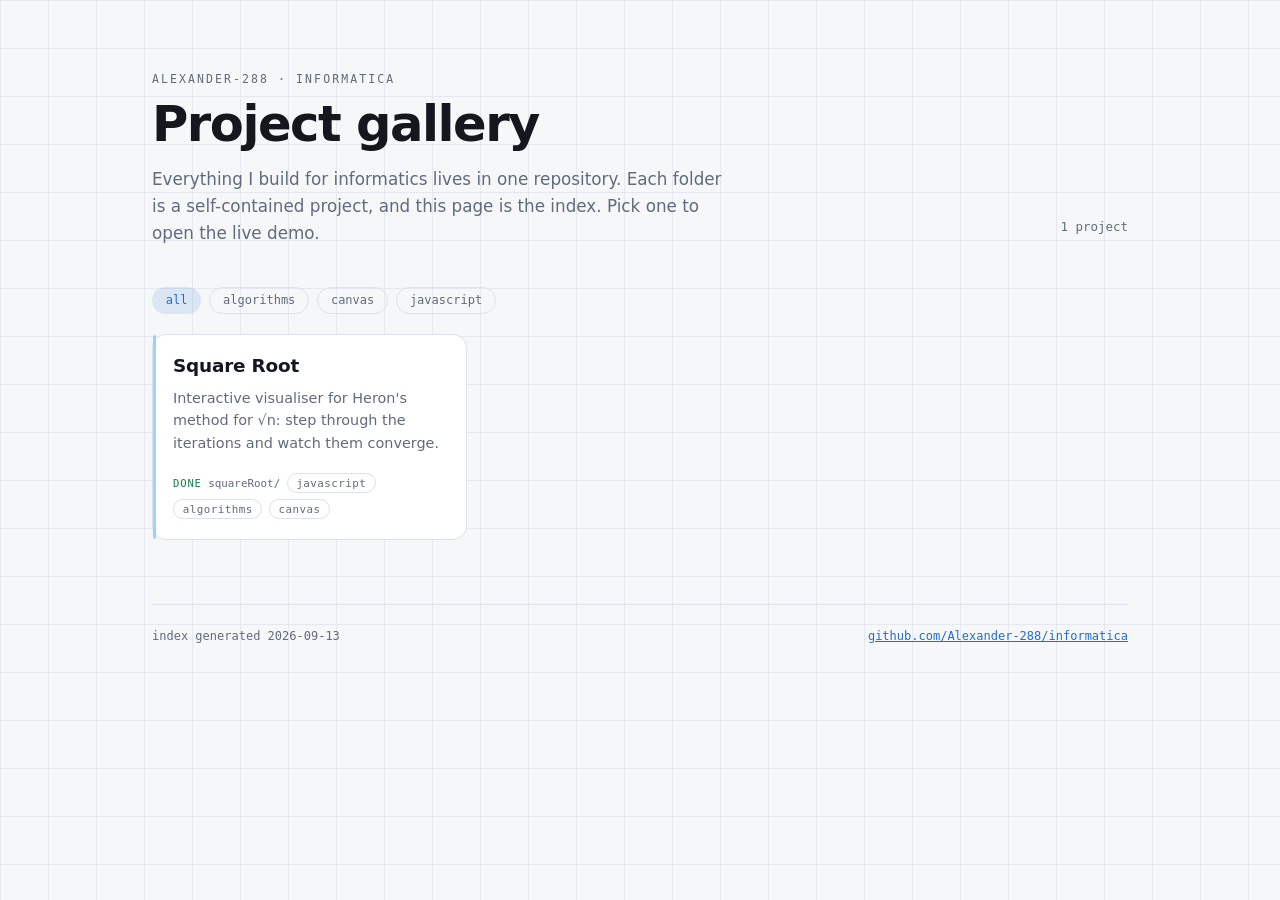
==== index.html @ 2cfa7f05 "feat: gallery repo with CI-generated index and squareRoot project - index.html renders project cards" ====
<!doctype html>
<html lang="en">
<head>
<meta charset="utf-8">
<meta name="viewport" content="width=device-width, initial-scale=1">
<title>informatica — project gallery</title>
<meta name="description" content="A gallery of informatics coursework and experiments by Alexander-288.">
<link rel="stylesheet" href="assets/site.css">
<style>
  .head { display: flex; flex-wrap: wrap; gap: 2rem; align-items: flex-end; justify-content: space-between; }
  .count { font-family: var(--mono); font-size: 0.78rem; color: var(--muted); white-space: nowrap; }

  .filters { display: flex; flex-wrap: wrap; gap: 0.5rem; margin: 2.5rem 0 1.25rem; }
  .filters button {
    font: inherit; font-family: var(--mono); font-size: 0.75rem;
    padding: 0.35rem 0.8rem; border-radius: 999px; cursor: pointer;
    background: transparent; color: var(--muted);
    border: 1px solid var(--border); transition: 120ms ease;
  }
  .filters button:hover { color: var(--text); }
  .filters button[aria-pressed="true"] { background: var(--accent-soft); color: var(--accent); border-color: transparent; }

  .grid { display: grid; gap: 1rem; grid-template-columns: repeat(auto-fill, minmax(280px, 1fr)); }

  .card {
    position: relative; display: flex; flex-direction: column; gap: 0.7rem;
    padding: 1.25rem; text-decoration: none; color: inherit;
    background: var(--surface); border: 1px solid var(--border); border-radius: var(--radius);
    transition: transform 140ms ease, border-color 140ms ease, box-shadow 140ms ease;
  }
  .card::before {
    content: ""; position: absolute; inset: 0 auto 0 0; width: 3px;
    border-radius: var(--radius) 0 0 var(--radius);
    background: var(--card-accent, var(--accent)); opacity: 0.75;
  }
  .card:hover { transform: translateY(-2px); border-color: var(--card-accent, var(--accent)); box-shadow: 0 10px 30px -18px rgba(0,0,0,0.6); }

  .card h2 { margin: 0; font-size: 1.15rem; letter-spacing: -0.01em; }
  .card p { margin: 0; font-size: 0.9rem; line-height: 1.55; color: var(--muted); }
  .card .meta { display: flex; flex-wrap: wrap; gap: 0.4rem; margin-top: auto; padding-top: 0.5rem; align-items: center; }
  .slug { font-family: var(--mono); font-size: 0.68rem; color: var(--muted); }

  .status { font-family: var(--mono); font-size: 0.66rem; letter-spacing: 0.08em; text-transform: uppercase; }
  .status.done { color: var(--ok); }
  .status.wip { color: var(--warn); }
  .status.idea { color: var(--muted); }

  .empty { padding: 3rem 1rem; text-align: center; color: var(--muted); font-family: var(--mono); font-size: 0.85rem; }
</style>
</head>
<body>
<main class="wrap">
  <header class="head">
    <div>
      <p class="eyebrow">Alexander-288 · informatica</p>
      <h1>Project gallery</h1>
      <p class="lede">Everything I build for informatics lives in one repository. Each folder is a self-contained project, and this page is the index. Pick one to open the live demo.</p>
    </div>
    <p class="count" id="count"></p>
  </header>

  <div class="filters" id="filters"></div>
  <div class="grid" id="grid"></div>
  <p class="empty" id="empty" hidden>No projects match that filter.</p>

  <footer class="site">
    <span id="generated"></span>
    <a href="https://github.com/Alexander-288/informatica">github.com/Alexander-288/informatica</a>
  </footer>
</main>

<script type="module">
const grid = document.getElementById('grid');
const filters = document.getElementById('filters');
const empty = document.getElementById('empty');

let projects = [];
let active = 'all';

const esc = (s) => String(s).replace(/[&<>"]/g, (c) => ({ '&': '&amp;', '<': '&lt;', '>': '&gt;', '"': '&quot;' }[c]));

function render() {
  const shown = active === 'all' ? projects : projects.filter((p) => (p.tags ?? []).includes(active));
  empty.hidden = shown.length > 0;
  grid.innerHTML = shown.map((p) => `
    <a class="card" href="${esc(p.demo ?? p.source ?? '#')}" style="--card-accent:${esc(p.accent ?? 'var(--accent)')}">
      <h2>${esc(p.title)}</h2>
      <p>${esc(p.description)}</p>
      <div class="meta">
        <span class="status ${esc(p.status)}">${esc(p.status)}</span>
        <span class="slug">${esc(p.slug)}/</span>
        ${(p.tags ?? []).map((t) => `<span class="tag">${esc(t)}</span>`).join('')}
      </div>
    </a>`).join('');
}

function renderFilters() {
  const tags = [...new Set(projects.flatMap((p) => p.tags ?? []))].sort();
  filters.innerHTML = ['all', ...tags]
    .map((t) => `<button type="button" data-tag="${esc(t)}" aria-pressed="${t === active}">${esc(t)}</button>`)
    .join('');
}

filters.addEventListener('click', (e) => {
  const btn = e.target.closest('button');
  if (!btn) return;
  active = btn.dataset.tag;
  renderFilters();
  render();
});

try {
  const data = await fetch('projects.json', { cache: 'no-cache' }).then((r) => r.json());
  projects = data.projects ?? [];
  document.getElementById('count').textContent = `${data.count ?? projects.length} project${projects.length === 1 ? '' : 's'}`;
  if (data.generated) {
    document.getElementById('generated').textContent = `index generated ${new Date(data.generated).toISOString().slice(0, 10)}`;
  }
  renderFilters();
  render();
} catch (err) {
  grid.innerHTML = '';
  empty.hidden = false;
  empty.textContent = 'Could not load projects.json. Open this page over http, not file://';
}
</script>
</body>
</html>
---- assets/site.css ----
/* Shared shell for the informatica gallery and every project page. */

:root {
  color-scheme: light dark;
  --bg: #f6f7f9;
  --bg-grid: #e5e8ee;
  --surface: #ffffff;
  --surface-2: #f0f2f6;
  --border: #dde1e9;
  --text: #14171d;
  --muted: #616b7c;
  --accent: #1d6fd0;
  --accent-soft: rgba(29, 111, 208, 0.12);
  --ok: #157f4a;
  --warn: #9a6400;
  --radius: 14px;
  --mono: ui-monospace, "SF Mono", "JetBrains Mono", "Cascadia Code", Menlo, Consolas, monospace;
  --sans: "Inter", ui-sans-serif, system-ui, -apple-system, "Segoe UI", Roboto, sans-serif;
}

@media (prefers-color-scheme: dark) {
  :root {
    --bg: #0c0e13;
    --bg-grid: #161a22;
    --surface: #12151c;
    --surface-2: #181c25;
    --border: #262c38;
    --text: #e6e9ef;
    --muted: #8d97a8;
    --accent: #7cc4ff;
    --accent-soft: rgba(124, 196, 255, 0.14);
    --ok: #5fd39a;
    --warn: #e2b45f;
  }
}

* { box-sizing: border-box; }

body {
  margin: 0;
  min-height: 100vh;
  font-family: var(--sans);
  color: var(--text);
  background-color: var(--bg);
  background-image:
    linear-gradient(var(--bg-grid) 1px, transparent 1px),
    linear-gradient(90deg, var(--bg-grid) 1px, transparent 1px);
  background-size: 48px 48px;
  -webkit-font-smoothing: antialiased;
}

.wrap {
  max-width: 1040px;
  margin: 0 auto;
  padding: clamp(2rem, 6vw, 4.5rem) clamp(1rem, 4vw, 2rem) 5rem;
}

a { color: var(--accent); }

.eyebrow {
  font-family: var(--mono);
  font-size: 0.72rem;
  letter-spacing: 0.18em;
  text-transform: uppercase;
  color: var(--muted);
  margin: 0 0 0.75rem;
}

h1 {
  margin: 0;
  font-size: clamp(2rem, 5.5vw, 3.1rem);
  line-height: 1.05;
  letter-spacing: -0.03em;
}

.lede {
  margin: 1rem 0 0;
  max-width: 54ch;
  font-size: 1.05rem;
  line-height: 1.6;
  color: var(--muted);
}

.panel {
  background: var(--surface);
  border: 1px solid var(--border);
  border-radius: var(--radius);
  padding: clamp(1rem, 3vw, 1.6rem);
}

.back {
  display: inline-flex;
  align-items: center;
  gap: 0.45rem;
  font-family: var(--mono);
  font-size: 0.78rem;
  text-decoration: none;
  color: var(--muted);
  margin-bottom: 2rem;
}
.back:hover { color: var(--accent); }

.tag {
  font-family: var(--mono);
  font-size: 0.68rem;
  letter-spacing: 0.04em;
  color: var(--muted);
  border: 1px solid var(--border);
  border-radius: 999px;
  padding: 0.15rem 0.55rem;
}

footer.site {
  border-top: 1px solid var(--border);
  margin-top: 4rem;
  padding-top: 1.5rem;
  font-family: var(--mono);
  font-size: 0.75rem;
  color: var(--muted);
  display: flex;
  flex-wrap: wrap;
  gap: 0.75rem 1.5rem;
  justify-content: space-between;
}
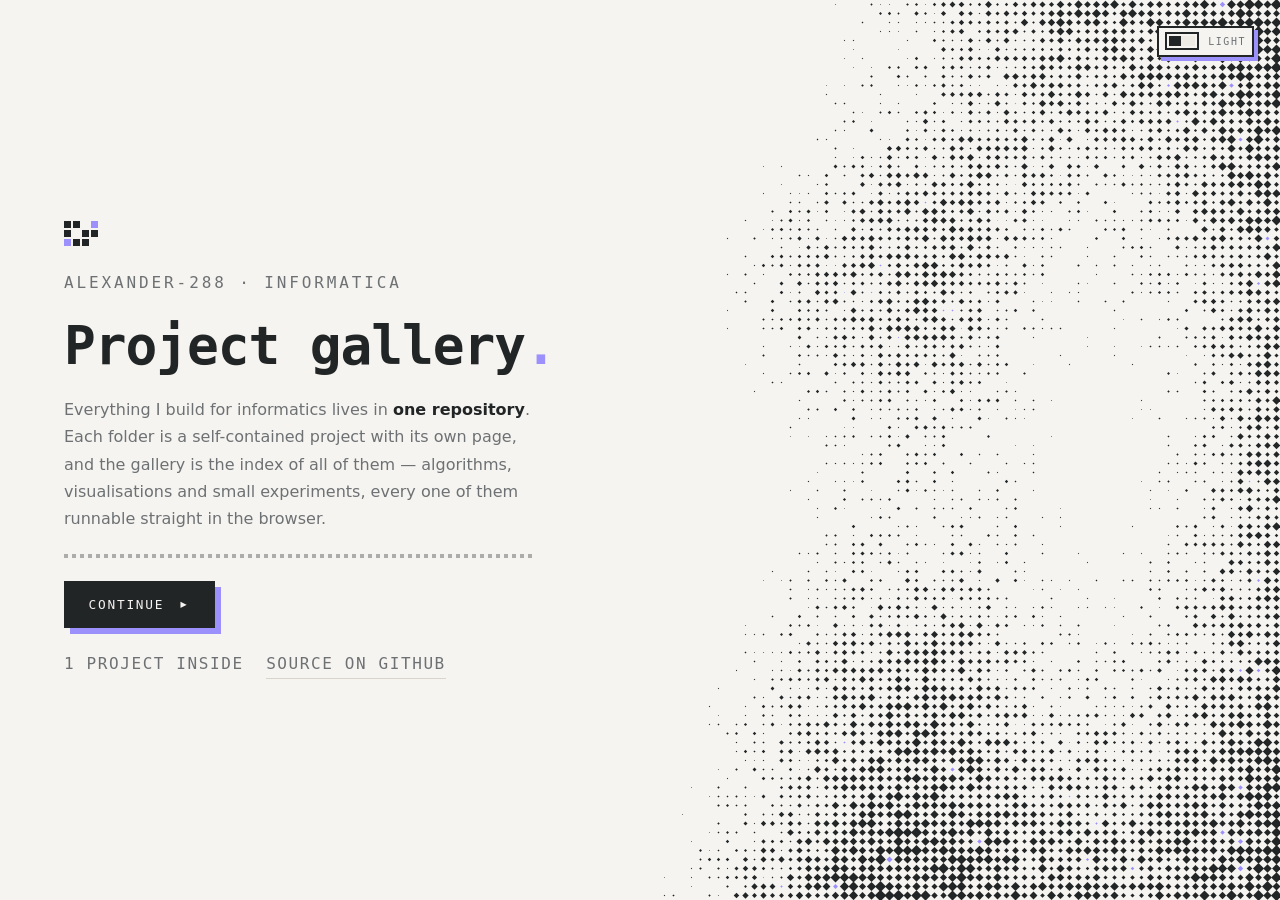
==== commit c8cd1ecb: "feat: pixel entry page in front of the gallery The gallery moves to gallery.html and a new index.htm" ====
--- a/index.html
+++ b/index.html
@@ -3,125 +3,247 @@
 <head>
 <meta charset="utf-8">
 <meta name="viewport" content="width=device-width, initial-scale=1">
-<title>informatica — project gallery</title>
-<meta name="description" content="A gallery of informatics coursework and experiments by Alexander-288.">
+<title>informatica — Alexander-288</title>
+<meta name="description" content="Entry page for the informatica project gallery by Alexander-288.">
 <link rel="stylesheet" href="assets/site.css">
+<script src="assets/theme.js"></script>
 <style>
-  .head { display: flex; flex-wrap: wrap; gap: 2rem; align-items: flex-end; justify-content: space-between; }
-  .count { font-family: var(--mono); font-size: 0.78rem; color: var(--muted); white-space: nowrap; }
-
-  .filters { display: flex; flex-wrap: wrap; gap: 0.5rem; margin: 2.5rem 0 1.25rem; }
-  .filters button {
-    font: inherit; font-family: var(--mono); font-size: 0.75rem;
-    padding: 0.35rem 0.8rem; border-radius: 999px; cursor: pointer;
-    background: transparent; color: var(--muted);
-    border: 1px solid var(--border); transition: 120ms ease;
-  }
-  .filters button:hover { color: var(--text); }
-  .filters button[aria-pressed="true"] { background: var(--accent-soft); color: var(--accent); border-color: transparent; }
-
-  .grid { display: grid; gap: 1rem; grid-template-columns: repeat(auto-fill, minmax(280px, 1fr)); }
-
-  .card {
-    position: relative; display: flex; flex-direction: column; gap: 0.7rem;
-    padding: 1.25rem; text-decoration: none; color: inherit;
-    background: var(--surface); border: 1px solid var(--border); border-radius: var(--radius);
-    transition: transform 140ms ease, border-color 140ms ease, box-shadow 140ms ease;
-  }
-  .card::before {
-    content: ""; position: absolute; inset: 0 auto 0 0; width: 3px;
-    border-radius: var(--radius) 0 0 var(--radius);
-    background: var(--card-accent, var(--accent)); opacity: 0.75;
-  }
-  .card:hover { transform: translateY(-2px); border-color: var(--card-accent, var(--accent)); box-shadow: 0 10px 30px -18px rgba(0,0,0,0.6); }
-
-  .card h2 { margin: 0; font-size: 1.15rem; letter-spacing: -0.01em; }
-  .card p { margin: 0; font-size: 0.9rem; line-height: 1.55; color: var(--muted); }
-  .card .meta { display: flex; flex-wrap: wrap; gap: 0.4rem; margin-top: auto; padding-top: 0.5rem; align-items: center; }
-  .slug { font-family: var(--mono); font-size: 0.68rem; color: var(--muted); }
-
-  .status { font-family: var(--mono); font-size: 0.66rem; letter-spacing: 0.08em; text-transform: uppercase; }
-  .status.done { color: var(--ok); }
-  .status.wip { color: var(--warn); }
-  .status.idea { color: var(--muted); }
-
-  .empty { padding: 3rem 1rem; text-align: center; color: var(--muted); font-family: var(--mono); font-size: 0.85rem; }
+  body {
+    background-image: none;
+    min-height: 100dvh;
+  }
+
+  .split {
+    display: grid;
+    grid-template-columns: minmax(0, 1fr) minmax(0, 1.05fr);
+    min-height: 100dvh;
+  }
+
+  /* ---- left: the words ---- */
+  .intro {
+    display: flex;
+    flex-direction: column;
+    justify-content: center;
+    gap: 1.4rem;
+    padding: clamp(2rem, 6vw, 5rem) clamp(1.5rem, 5vw, 4.5rem);
+  }
+
+  .mark { display: block; width: 34px; height: 25px; color: var(--text); }
+  .mark .a { fill: var(--accent); }
+
+  .intro .eyebrow { margin: 0; }
+
+  .intro h1 {
+    font-family: var(--mono);
+    font-size: clamp(2.1rem, 5.2vw, 3.3rem);
+    letter-spacing: -0.02em;
+    line-height: 1.05;
+  }
+  .intro h1 .dot { color: var(--accent); }
+
+  .intro p {
+    margin: 0;
+    max-width: 46ch;
+    font-size: 1rem;
+    line-height: 1.7;
+    color: var(--muted);
+  }
+  .intro p strong { color: var(--text); font-weight: 600; }
+
+  .rule {
+    width: 100%;
+    max-width: 46ch;
+    height: 4px;
+    background-image: linear-gradient(90deg, var(--text) 4px, transparent 4px);
+    background-size: 8px 4px;
+    opacity: 0.35;
+  }
+
+  /* ---- the continue button ---- */
+  .continue {
+    align-self: flex-start;
+    display: inline-flex;
+    align-items: center;
+    gap: 0.9rem;
+    padding: 0.85rem 1.4rem;
+    font-family: var(--mono);
+    font-size: 0.8rem;
+    letter-spacing: 0.14em;
+    text-transform: uppercase;
+    text-decoration: none;
+    color: var(--bg);
+    background: var(--text);
+    border: 2px solid var(--text);
+    border-radius: 0;
+    box-shadow: 6px 6px 0 0 var(--accent);
+    transition: transform 120ms ease, box-shadow 120ms ease, background-color 120ms ease, border-color 120ms ease;
+  }
+  .continue:hover {
+    background: var(--text-2);
+    border-color: var(--text-2);
+    box-shadow: 8px 8px 0 0 var(--accent);
+  }
+  .continue:hover .arrow { transform: translateX(3px); }
+  .continue:active { transform: translate(3px, 3px); box-shadow: 3px 3px 0 0 var(--accent); }
+  .continue:focus-visible { outline: 2px solid var(--accent); outline-offset: 4px; }
+  .continue .arrow { font-size: 1rem; line-height: 1; transition: transform 120ms ease; }
+
+  .meta {
+    display: flex;
+    flex-wrap: wrap;
+    gap: 0.5rem 1.4rem;
+    font-family: var(--mono);
+    font-size: 0.68rem;
+    letter-spacing: 0.1em;
+    text-transform: uppercase;
+    color: var(--muted);
+  }
+  .meta a { color: inherit; text-decoration: none; border-bottom: 1px solid var(--border); }
+  .meta a:hover { color: var(--accent-ink); }
+
+  /* ---- right: the dithered art ---- */
+  .art { position: relative; overflow: hidden; background: var(--bg); }
+  .art canvas { display: block; width: 100%; height: 100%; }
+
+  @media (max-width: 780px) {
+    .split { grid-template-columns: 1fr; grid-template-rows: 32vh auto; }
+    .intro { padding: 2.5rem 1.5rem 3.5rem; }
+    .art { order: -1; }
+  }
+
+  @media (prefers-reduced-motion: reduce) {
+    .continue, .continue .arrow, .theme-toggle, .theme-toggle .knob { transition: none; }
+    .continue:hover .arrow { transform: none; }
+  }
 </style>
 </head>
 <body>
-<main class="wrap">
-  <header class="head">
-    <div>
-      <p class="eyebrow">Alexander-288 · informatica</p>
-      <h1>Project gallery</h1>
-      <p class="lede">Everything I build for informatics lives in one repository. Each folder is a self-contained project, and this page is the index. Pick one to open the live demo.</p>
-    </div>
-    <p class="count" id="count"></p>
-  </header>
-
-  <div class="filters" id="filters"></div>
-  <div class="grid" id="grid"></div>
-  <p class="empty" id="empty" hidden>No projects match that filter.</p>
-
-  <footer class="site">
-    <span id="generated"></span>
-    <a href="https://github.com/Alexander-288/informatica">github.com/Alexander-288/informatica</a>
-  </footer>
-</main>
+<button class="theme-toggle" type="button" aria-pressed="false" aria-label="Toggle theme">
+  <span class="track"><span class="knob"></span></span>
+  <span class="label">light</span>
+</button>
+
+<div class="split">
+  <section class="intro">
+    <!-- 4x3 pixel mark: 7px cells on a 9px pitch -->
+    <svg class="mark" viewBox="0 0 34 25" width="34" height="25" fill="currentColor"
+         shape-rendering="crispEdges" role="img" aria-label="informatica">
+      <rect x="0" y="0" width="7" height="7"/>
+      <rect x="9" y="0" width="7" height="7"/>
+      <rect x="27" y="0" width="7" height="7" class="a"/>
+      <rect x="0" y="9" width="7" height="7"/>
+      <rect x="18" y="9" width="7" height="7"/>
+      <rect x="27" y="9" width="7" height="7"/>
+      <rect x="0" y="18" width="7" height="7" class="a"/>
+      <rect x="9" y="18" width="7" height="7"/>
+      <rect x="18" y="18" width="7" height="7"/>
+    </svg>
+
+    <p class="eyebrow">Alexander-288 · informatica</p>
+    <h1>Project gallery<span class="dot">.</span></h1>
+
+    <p>
+      Everything I build for informatics lives in <strong>one repository</strong>.
+      Each folder is a self-contained project with its own page, and the gallery is
+      the index of all of them — algorithms, visualisations and small experiments,
+      every one of them runnable straight in the browser.
+    </p>
+
+    <div class="rule" aria-hidden="true"></div>
+
+    <a class="continue" href="gallery.html">
+      Continue <span class="arrow" aria-hidden="true">&#9656;</span>
+    </a>
+
+    <p class="meta">
+      <span id="count">loading index&hellip;</span>
+      <a href="https://github.com/Alexander-288/informatica">source on github</a>
+    </p>
+  </section>
+
+  <aside class="art">
+    <canvas id="dither"></canvas>
+  </aside>
+</div>
 
 <script type="module">
-const grid = document.getElementById('grid');
-const filters = document.getElementById('filters');
-const empty = document.getElementById('empty');
-
-let projects = [];
-let active = 'all';
-
-const esc = (s) => String(s).replace(/[&<>"]/g, (c) => ({ '&': '&amp;', '<': '&lt;', '>': '&gt;', '"': '&quot;' }[c]));
-
-function render() {
-  const shown = active === 'all' ? projects : projects.filter((p) => (p.tags ?? []).includes(active));
-  empty.hidden = shown.length > 0;
-  grid.innerHTML = shown.map((p) => `
-    <a class="card" href="${esc(p.demo ?? p.source ?? '#')}" style="--card-accent:${esc(p.accent ?? 'var(--accent)')}">
-      <h2>${esc(p.title)}</h2>
-      <p>${esc(p.description)}</p>
-      <div class="meta">
-        <span class="status ${esc(p.status)}">${esc(p.status)}</span>
-        <span class="slug">${esc(p.slug)}/</span>
-        ${(p.tags ?? []).map((t) => `<span class="tag">${esc(t)}</span>`).join('')}
-      </div>
-    </a>`).join('');
+// ---- dithered halftone field, drawn as diamonds on a fixed grid ----
+const canvas = document.getElementById('dither');
+const ctx = canvas.getContext('2d');
+const CELL = 9;
+
+// deterministic per-cell noise, so the picture is identical on every redraw
+const hash = (x, y) => {
+  const n = Math.sin(x * 127.1 + y * 311.7) * 43758.5453;
+  return n - Math.floor(n);
+};
+
+// 0 (empty) .. 1 (solid): an organic edge sweeping in from the right,
+// with a soft hole punched out of the dense side.
+function field(nx, ny) {
+  const edge =
+    nx - 0.02
+    - 0.20 * Math.sin(ny * 3.1 + 0.6)
+    - 0.09 * Math.sin(ny * 7.3 + 2.0)
+    - 0.05 * Math.sin(ny * 13.0 + 1.1);
+  const hole = 0.95 * Math.exp(-(((nx - 0.72) ** 2) * 14 + ((ny - 0.5) ** 2) * 5));
+  return Math.max(0, Math.min(1, edge * 2.5)) - hole;
 }
 
-function renderFilters() {
-  const tags = [...new Set(projects.flatMap((p) => p.tags ?? []))].sort();
-  filters.innerHTML = ['all', ...tags]
-    .map((t) => `<button type="button" data-tag="${esc(t)}" aria-pressed="${t === active}">${esc(t)}</button>`)
-    .join('');
+function draw() {
+  const rect = canvas.getBoundingClientRect();
+  const dpr = Math.min(window.devicePixelRatio || 1, 2);
+  const w = Math.max(1, Math.round(rect.width));
+  const h = Math.max(1, Math.round(rect.height));
+
+  canvas.width = Math.round(w * dpr);
+  canvas.height = Math.round(h * dpr);
+  ctx.setTransform(dpr, 0, 0, dpr, 0, 0);
+  ctx.clearRect(0, 0, w, h);
+
+  const styles = getComputedStyle(document.documentElement);
+  const ink = styles.getPropertyValue('--text').trim() || '#222526';
+  const accent = styles.getPropertyValue('--accent').trim() || '#9C90FC';
+
+  const cols = Math.ceil(w / CELL);
+  const rows = Math.ceil(h / CELL);
+
+  for (let j = 0; j < rows; j++) {
+    for (let i = 0; i < cols; i++) {
+      const cx = i * CELL + CELL / 2;
+      const cy = j * CELL + CELL / 2;
+      const n = hash(i, j);
+
+      // scatter the fringe: a cell only lights up once it clears its own threshold
+      const v = field(cx / w, cy / h) - n * 0.42;
+      if (v <= 0.02) continue;
+
+      const size = Math.min(1, v) * CELL * 1.02;
+      if (size < 0.7) continue;
+
+      // a few cells out in the sparse fringe pick up the accent colour
+      ctx.fillStyle = n > 0.985 && v < 0.55 ? accent : ink;
+      ctx.save();
+      ctx.translate(cx, cy);
+      ctx.rotate(Math.PI / 4);
+      ctx.fillRect(-size / 2, -size / 2, size, size);
+      ctx.restore();
+    }
+  }
 }
 
-filters.addEventListener('click', (e) => {
-  const btn = e.target.closest('button');
-  if (!btn) return;
-  active = btn.dataset.tag;
-  renderFilters();
-  render();
-});
-
+const redraw = () => requestAnimationFrame(draw);
+new ResizeObserver(redraw).observe(canvas);
+document.addEventListener('themechange', redraw);
+draw();
+
+// ---- project count, straight from the generated index ----
 try {
   const data = await fetch('projects.json', { cache: 'no-cache' }).then((r) => r.json());
-  projects = data.projects ?? [];
-  document.getElementById('count').textContent = `${data.count ?? projects.length} project${projects.length === 1 ? '' : 's'}`;
-  if (data.generated) {
-    document.getElementById('generated').textContent = `index generated ${new Date(data.generated).toISOString().slice(0, 10)}`;
-  }
-  renderFilters();
-  render();
-} catch (err) {
-  grid.innerHTML = '';
-  empty.hidden = false;
-  empty.textContent = 'Could not load projects.json. Open this page over http, not file://';
+  const n = data.count ?? (data.projects ?? []).length;
+  document.getElementById('count').textContent = `${n} project${n === 1 ? '' : 's'} inside`;
+} catch {
+  document.getElementById('count').textContent = 'open over http, not file://';
 }
 </script>
 </body>
--- a/assets/site.css
+++ b/assets/site.css
@@ -1,37 +1,62 @@
 /* Shared shell for the informatica gallery and every project page. */
 
+/* Light is the base palette; dark is applied either by the OS preference
+   (when the visitor has not chosen) or by [data-theme] set from assets/theme.js. */
 :root {
-  color-scheme: light dark;
-  --bg: #f6f7f9;
-  --bg-grid: #e5e8ee;
-  --surface: #ffffff;
-  --surface-2: #f0f2f6;
-  --border: #dde1e9;
-  --text: #14171d;
-  --muted: #616b7c;
-  --accent: #1d6fd0;
-  --accent-soft: rgba(29, 111, 208, 0.12);
+  --bg: #F6F4F1;
+  --bg-grid: #e7e3dd;
+  --surface: #fffefc;
+  --surface-2: #eeeae4;
+  --border: #d8d3cb;
+  --text: #222526;
+  --text-2: #3d4245;
+  --muted: #6d7173;
+  --accent: #9C90FC;
+  --accent-ink: #5a4bd6;
+  --accent-soft: rgba(156, 144, 252, 0.18);
   --ok: #157f4a;
   --warn: #9a6400;
   --radius: 14px;
   --mono: ui-monospace, "SF Mono", "JetBrains Mono", "Cascadia Code", Menlo, Consolas, monospace;
   --sans: "Inter", ui-sans-serif, system-ui, -apple-system, "Segoe UI", Roboto, sans-serif;
-}
-
+  color-scheme: light;
+}
+
+/* the dark values, defined once and reused by both selectors below */
 @media (prefers-color-scheme: dark) {
-  :root {
-    --bg: #0c0e13;
-    --bg-grid: #161a22;
-    --surface: #12151c;
-    --surface-2: #181c25;
-    --border: #262c38;
-    --text: #e6e9ef;
-    --muted: #8d97a8;
-    --accent: #7cc4ff;
-    --accent-soft: rgba(124, 196, 255, 0.14);
+  :root:not([data-theme="light"]) {
+    --bg: #222526;
+    --bg-grid: #2b2e30;
+    --surface: #292c2e;
+    --surface-2: #323638;
+    --border: #3d4245;
+    --text: #F6F4F1;
+    --text-2: #d7d3cd;
+    --muted: #9aa0a2;
+    --accent: #9C90FC;
+    --accent-ink: #b3a9ff;
+    --accent-soft: rgba(156, 144, 252, 0.16);
     --ok: #5fd39a;
     --warn: #e2b45f;
+    color-scheme: dark;
   }
+}
+
+:root[data-theme="dark"] {
+  --bg: #222526;
+  --bg-grid: #2b2e30;
+  --surface: #292c2e;
+  --surface-2: #323638;
+  --border: #3d4245;
+  --text: #F6F4F1;
+  --text-2: #d7d3cd;
+  --muted: #9aa0a2;
+  --accent: #9C90FC;
+  --accent-ink: #b3a9ff;
+  --accent-soft: rgba(156, 144, 252, 0.16);
+  --ok: #5fd39a;
+  --warn: #e2b45f;
+  color-scheme: dark;
 }
 
 * { box-sizing: border-box; }
@@ -55,7 +80,7 @@
   padding: clamp(2rem, 6vw, 4.5rem) clamp(1rem, 4vw, 2rem) 5rem;
 }
 
-a { color: var(--accent); }
+a { color: var(--accent-ink); }
 
 .eyebrow {
   font-family: var(--mono);
@@ -122,3 +147,54 @@
   gap: 0.75rem 1.5rem;
   justify-content: space-between;
 }
+
+/* ---- pixel theme toggle, shared by every page ---- */
+.theme-toggle {
+  position: fixed;
+  top: clamp(0.9rem, 2.5vw, 1.6rem);
+  right: clamp(0.9rem, 2.5vw, 1.6rem);
+  z-index: 50;
+  display: inline-flex;
+  align-items: center;
+  gap: 0.55rem;
+  padding: 0.3rem 0.4rem;
+  font: inherit;
+  font-family: var(--mono);
+  font-size: 0.62rem;
+  letter-spacing: 0.16em;
+  text-transform: uppercase;
+  color: var(--muted);
+  cursor: pointer;
+  background: var(--bg);
+  border: 2px solid var(--text);
+  border-radius: 0;
+  box-shadow: 4px 4px 0 0 var(--accent);
+  transition: box-shadow 90ms steps(2), transform 90ms steps(2), border-color 90ms steps(2);
+}
+.theme-toggle:hover { color: var(--text); border-color: var(--text-2); }
+.theme-toggle:active { transform: translate(2px, 2px); box-shadow: 2px 2px 0 0 var(--accent); }
+.theme-toggle:focus-visible { outline: 2px solid var(--accent); outline-offset: 3px; }
+
+/* the switch itself: a chunky 2-cell track with a square knob */
+.theme-toggle .track {
+  position: relative;
+  width: 34px;
+  height: 18px;
+  flex: none;
+  background: var(--surface-2);
+  border: 2px solid var(--text);
+  box-shadow: inset 0 0 0 2px var(--bg);
+}
+.theme-toggle .knob {
+  position: absolute;
+  top: 2px;
+  left: 2px;
+  width: 12px;
+  height: 10px;
+  background: var(--text);
+  transition: transform 110ms steps(3);
+}
+:root[data-theme="dark"] .theme-toggle .knob,
+.theme-toggle[aria-pressed="true"] .knob { transform: translateX(14px); background: var(--accent); }
+.theme-toggle .label { display: none; }
+@media (min-width: 620px) { .theme-toggle .label { display: inline; } }
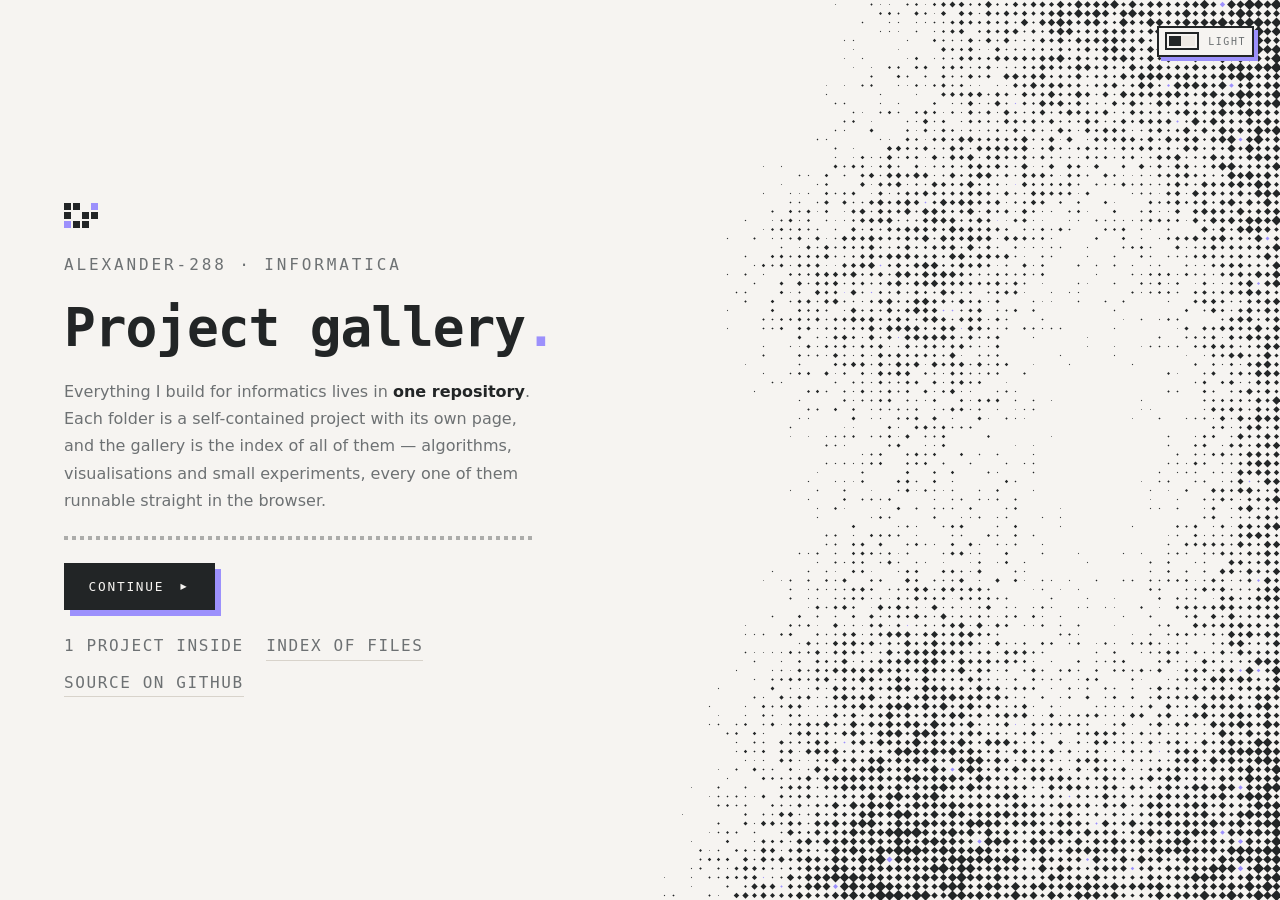
==== commit 23db3e1e: "feat: generated file index at index-of.html scripts/build-tree.mjs walks the repo into tree.json, an" ====
--- a/index.html
+++ b/index.html
@@ -157,6 +157,7 @@
 
     <p class="meta">
       <span id="count">loading index&hellip;</span>
+      <a href="index-of.html">index of files</a>
       <a href="https://github.com/Alexander-288/informatica">source on github</a>
     </p>
   </section>
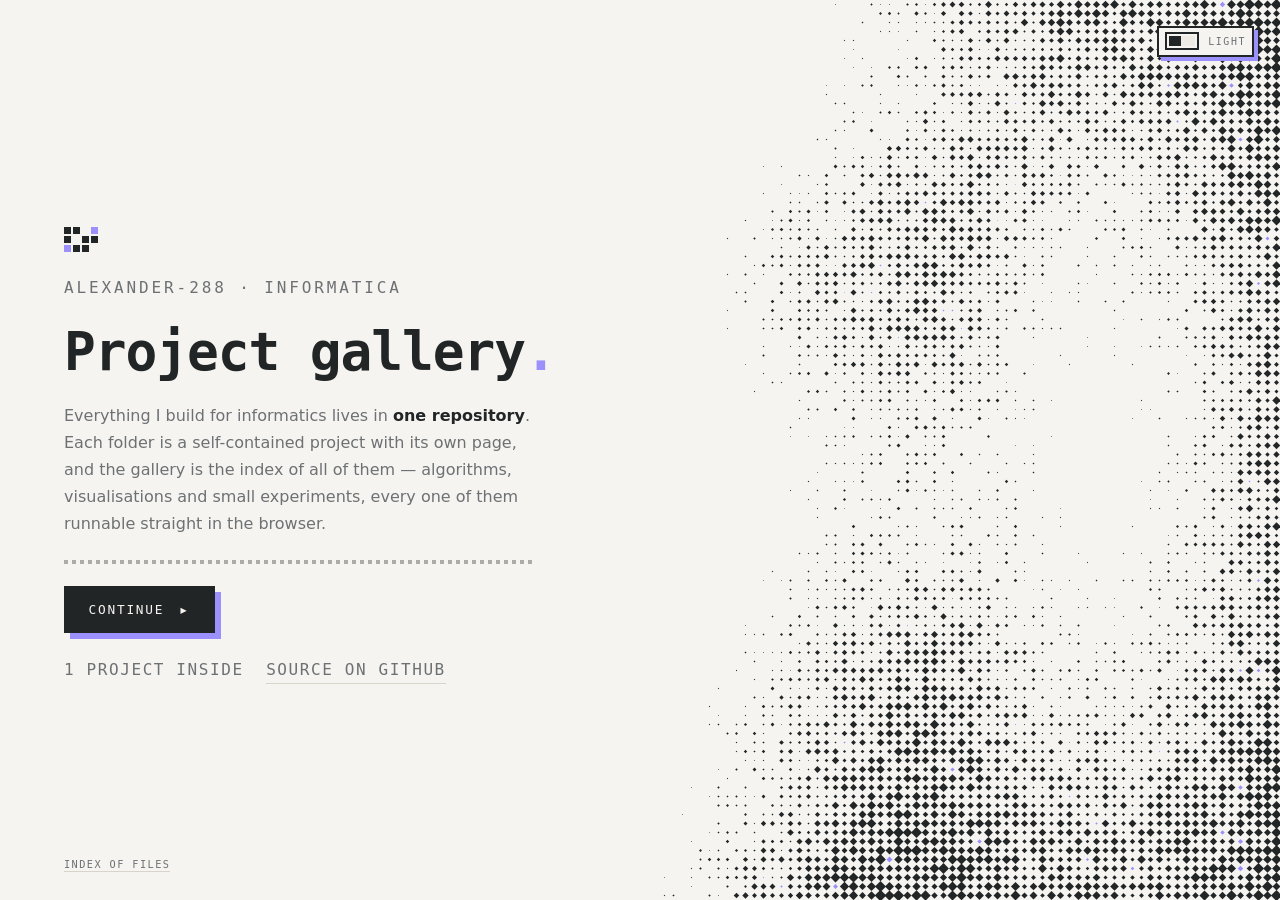
==== commit 2e367731: "feat: 404 page, and a file index that fits the window 404.html renders a dithered, glitched "404" on" ====
--- a/index.html
+++ b/index.html
@@ -16,6 +16,7 @@
   .split {
     display: grid;
     grid-template-columns: minmax(0, 1fr) minmax(0, 1.05fr);
+    grid-template-rows: minmax(0, 1fr) auto;   /* content, then the footnote row */
     min-height: 100dvh;
   }
 
@@ -25,7 +26,9 @@
     flex-direction: column;
     justify-content: center;
     gap: 1.4rem;
-    padding: clamp(2rem, 6vw, 5rem) clamp(1.5rem, 5vw, 4.5rem);
+    grid-column: 1;
+    grid-row: 1;
+    padding: clamp(2rem, 6vw, 5rem) clamp(1.5rem, 5vw, 4.5rem) 0;
   }
 
   .mark { display: block; width: 34px; height: 25px; color: var(--text); }
@@ -59,34 +62,17 @@
     opacity: 0.35;
   }
 
-  /* ---- the continue button ---- */
+  /* ---- the continue button: the shared .btn, one size up ---- */
   .continue {
     align-self: flex-start;
-    display: inline-flex;
-    align-items: center;
     gap: 0.9rem;
     padding: 0.85rem 1.4rem;
-    font-family: var(--mono);
     font-size: 0.8rem;
-    letter-spacing: 0.14em;
-    text-transform: uppercase;
-    text-decoration: none;
-    color: var(--bg);
-    background: var(--text);
-    border: 2px solid var(--text);
-    border-radius: 0;
     box-shadow: 6px 6px 0 0 var(--accent);
-    transition: transform 120ms ease, box-shadow 120ms ease, background-color 120ms ease, border-color 120ms ease;
-  }
-  .continue:hover {
-    background: var(--text-2);
-    border-color: var(--text-2);
-    box-shadow: 8px 8px 0 0 var(--accent);
-  }
-  .continue:hover .arrow { transform: translateX(3px); }
+  }
+  .continue:hover { box-shadow: 8px 8px 0 0 var(--accent); }
   .continue:active { transform: translate(3px, 3px); box-shadow: 3px 3px 0 0 var(--accent); }
-  .continue:focus-visible { outline: 2px solid var(--accent); outline-offset: 4px; }
-  .continue .arrow { font-size: 1rem; line-height: 1; transition: transform 120ms ease; }
+  .continue .arrow { font-size: 1rem; }
 
   .meta {
     display: flex;
@@ -101,20 +87,32 @@
   .meta a { color: inherit; text-decoration: none; border-bottom: 1px solid var(--border); }
   .meta a:hover { color: var(--accent-ink); }
 
+  .foot {
+    grid-column: 1;
+    grid-row: 2;
+    margin: 0;
+    padding: 1.5rem clamp(1.5rem, 5vw, 4.5rem) clamp(1.25rem, 3vw, 1.75rem);
+  }
+
   /* ---- right: the dithered art ---- */
-  .art { position: relative; overflow: hidden; background: var(--bg); }
+  .art { grid-column: 2; grid-row: 1 / -1; position: relative; overflow: hidden; background: var(--bg); }
   .art canvas { display: block; width: 100%; height: 100%; }
 
+  /* short windows: tighten the block so the page still fits without scrolling */
+  @media (max-height: 720px) and (min-width: 781px) {
+    .intro { gap: 1rem; padding-top: clamp(1.5rem, 4vw, 3rem); }
+    .intro h1 { font-size: clamp(1.8rem, 4.4vw, 2.5rem); }
+    .intro p { font-size: 0.94rem; line-height: 1.6; }
+    .foot { padding-top: 1rem; }
+  }
+
   @media (max-width: 780px) {
-    .split { grid-template-columns: 1fr; grid-template-rows: 32vh auto; }
-    .intro { padding: 2.5rem 1.5rem 3.5rem; }
-    .art { order: -1; }
-  }
-
-  @media (prefers-reduced-motion: reduce) {
-    .continue, .continue .arrow, .theme-toggle, .theme-toggle .knob { transition: none; }
-    .continue:hover .arrow { transform: none; }
-  }
+    .split { grid-template-columns: 1fr; grid-template-rows: 32vh auto auto; }
+    .intro { grid-column: 1; grid-row: 2; padding: 2.5rem 1.5rem 0; }
+    .foot { grid-row: 3; padding: 1.75rem 1.5rem 1.5rem; }
+    .art { grid-column: 1; grid-row: 1; }
+  }
+
 </style>
 </head>
 <body>
@@ -151,16 +149,19 @@
 
     <div class="rule" aria-hidden="true"></div>
 
-    <a class="continue" href="gallery.html">
+    <a class="btn continue" href="gallery.html">
       Continue <span class="arrow" aria-hidden="true">&#9656;</span>
     </a>
 
     <p class="meta">
       <span id="count">loading index&hellip;</span>
-      <a href="index-of.html">index of files</a>
       <a href="https://github.com/Alexander-288/informatica">source on github</a>
     </p>
   </section>
+
+  <p class="foot footnote">
+    <a href="index-of.html">index of files</a>
+  </p>
 
   <aside class="art">
     <canvas id="dither"></canvas>
--- a/assets/site.css
+++ b/assets/site.css
@@ -198,3 +198,62 @@
 .theme-toggle[aria-pressed="true"] .knob { transform: translateX(14px); background: var(--accent); }
 .theme-toggle .label { display: none; }
 @media (min-width: 620px) { .theme-toggle .label { display: inline; } }
+
+/* ---- pixel button, shared by the entry page, the file index and 404 ---- */
+.btn {
+  display: inline-flex;
+  align-items: center;
+  gap: 0.7rem;
+  padding: 0.6rem 1.05rem;
+  font-family: var(--mono);
+  font-size: 0.72rem;
+  letter-spacing: 0.14em;
+  text-transform: uppercase;
+  text-decoration: none;
+  color: var(--bg);
+  background: var(--text);
+  border: 2px solid var(--text);
+  border-radius: 0;
+  box-shadow: 5px 5px 0 0 var(--accent);
+  cursor: pointer;
+  transition: transform 120ms ease, box-shadow 120ms ease, background-color 120ms ease, border-color 120ms ease;
+}
+.btn:hover { background: var(--text-2); border-color: var(--text-2); box-shadow: 7px 7px 0 0 var(--accent); }
+.btn:active { transform: translate(2px, 2px); box-shadow: 3px 3px 0 0 var(--accent); }
+.btn:focus-visible { outline: 2px solid var(--accent); outline-offset: 4px; }
+.btn .arrow { font-size: 0.95rem; line-height: 1; transition: transform 120ms ease; }
+.btn:hover .arrow { transform: translateX(3px); }
+.btn.prev:hover .arrow { transform: translateX(-3px); }
+
+/* hollow variant: outline only, for secondary actions */
+.btn.ghost {
+  color: var(--text);
+  background: transparent;
+  box-shadow: none;
+}
+.btn.ghost:hover { color: var(--bg); background: var(--text); border-color: var(--text); box-shadow: 5px 5px 0 0 var(--accent); }
+
+/* ---- small footnote line, used bottom-left of a page ---- */
+.footnote {
+  display: flex;
+  flex-wrap: wrap;
+  gap: 0.35rem 1rem;
+  margin: 0;
+  font-family: var(--mono);
+  font-size: 0.64rem;
+  letter-spacing: 0.14em;
+  text-transform: uppercase;
+  color: var(--muted);
+}
+.footnote a {
+  color: var(--muted);
+  text-decoration: none;
+  border-bottom: 1px solid var(--border);
+  padding-bottom: 1px;
+}
+.footnote a:hover { color: var(--text); border-color: var(--accent); }
+
+@media (prefers-reduced-motion: reduce) {
+  .btn, .btn .arrow, .theme-toggle, .theme-toggle .knob { transition: none; }
+  .btn:hover .arrow { transform: none; }
+}
